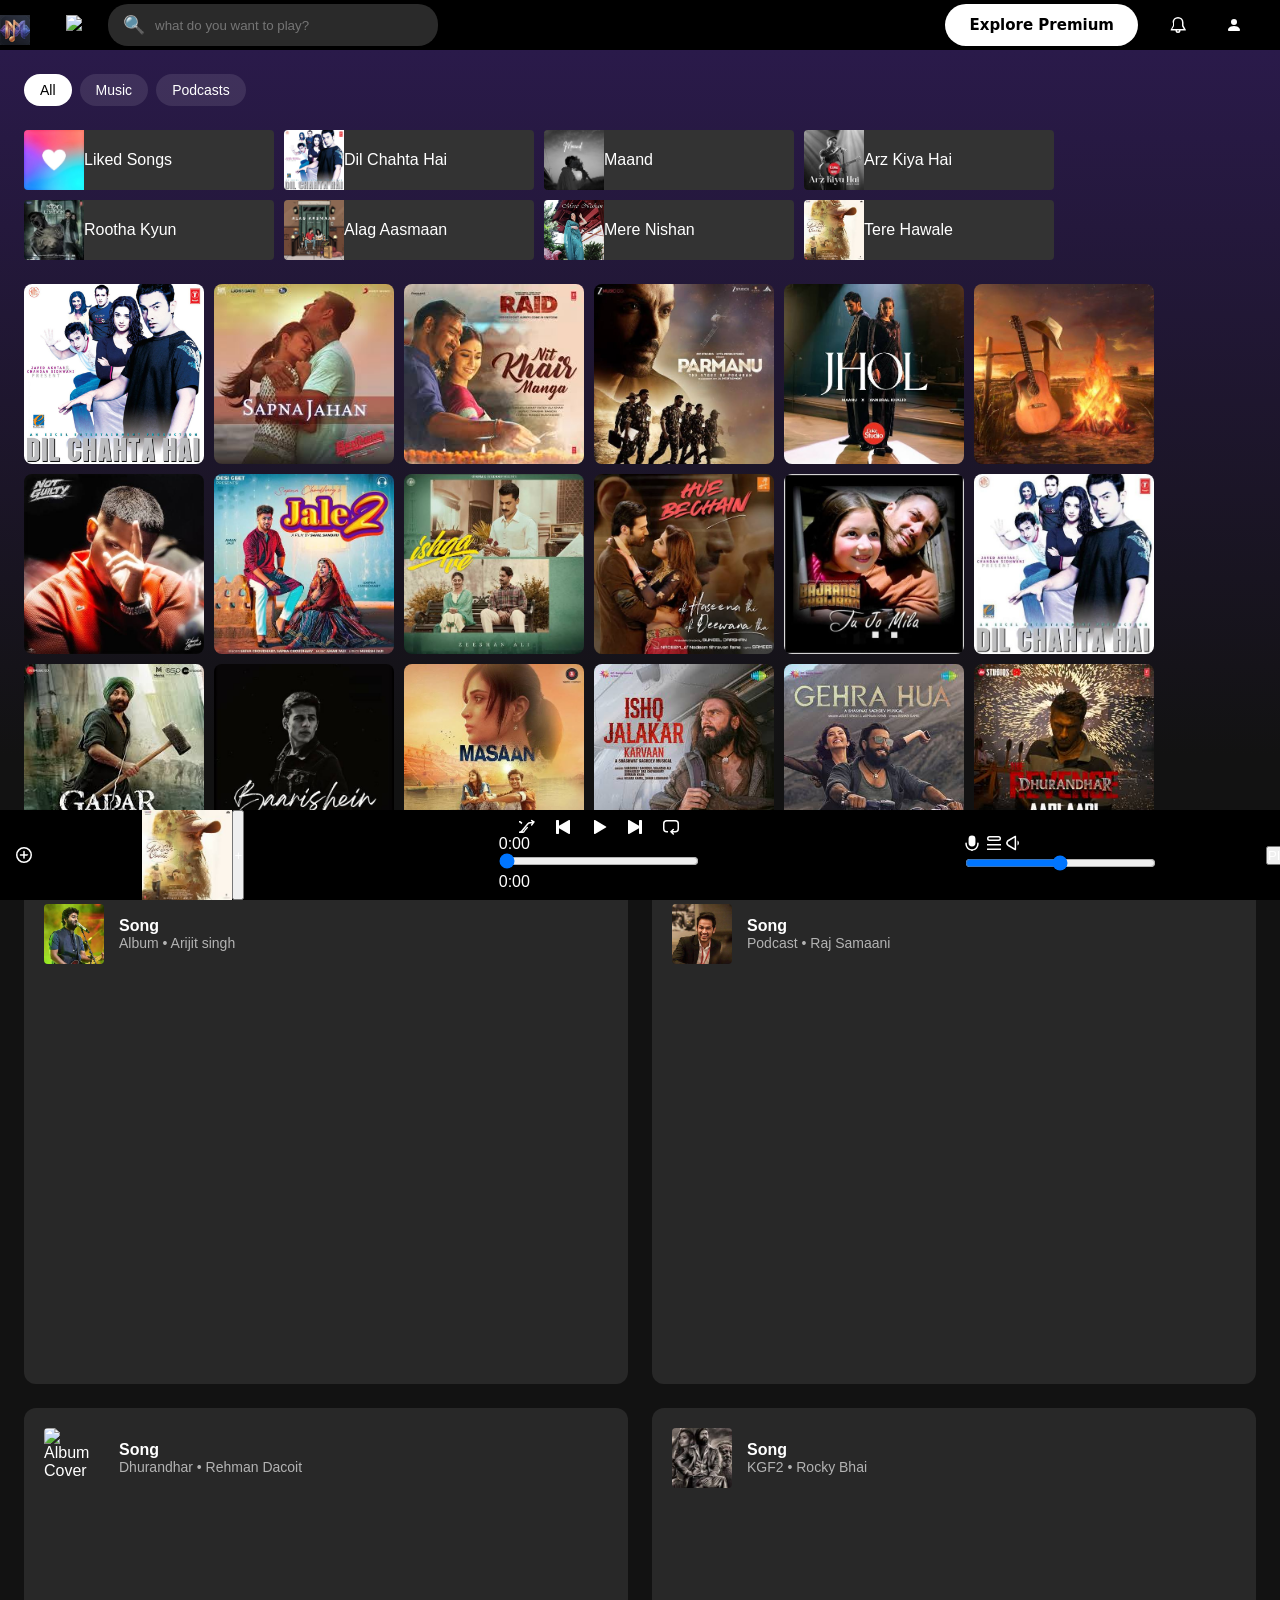
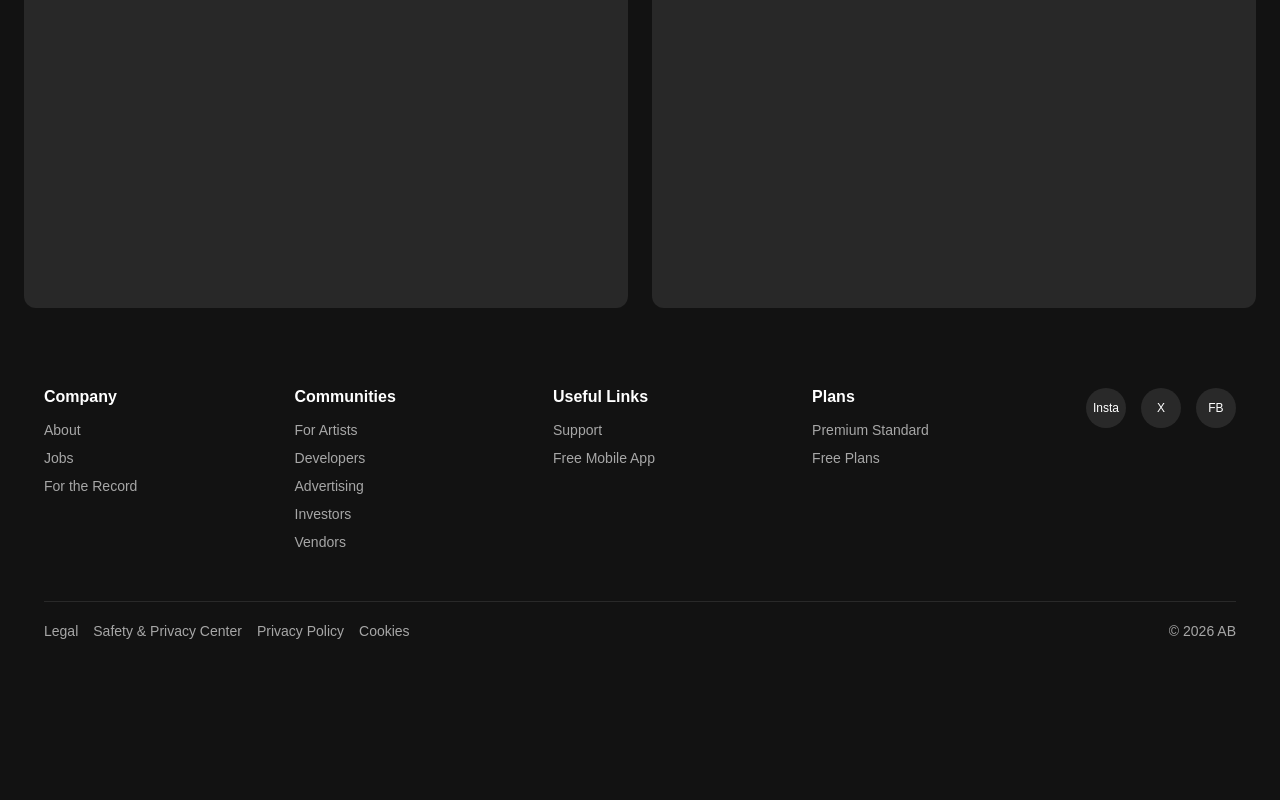
==== index.html @ e522935b "made mute button functional" ====
<!DOCTYPE html>
<html lang="en">
<head>
    <meta charset="UTF-8">
    <meta name="viewport" content="width=device-width, initial-scale=1.0">
    <title>Document</title>
    <link rel="stylesheet" href="home-page.css">
</head>
<body>
    <div id="navbar">
        <img id="logo" src="./songs/Melo-logo.png" height="30px">
        <a id="home" href="index.html"><img src="https://i.pinimg.com/736x/4a/24/14/4a2414e8d912d269ddb8a55b3de2c00b.jpg" height="30px"></a>
        <div class="search-container">
            <span class="search-icon">🔍</span>
            <input id="searchBar" type="text" placeholder="what do you want to play?" spellcheck="false">
            <div id="searchStatus" style="display: none; color:#fa5858; font-size: 14px; margin-top: 5px; text-align: left;"></div>
        </div>
        
        <div class="right-section">
            <button id="premium-button" href="prem.html">Explore Premium</button>
            <button class="icon-button" aria-label="What's New">
                <svg viewBox="0 0 16 16" width="16" height="16" fill="currentColor">
                    <path d="M8 1.5a4 4 0 0 0-4 4v3.27a.75.75 0 0 1-.1.373L2.255 12h11.49L12.1 9.142a.75.75 0 0 1-.1-.374V5.5a4 4 0 0 0-4-4zm-5.5 4a5.5 5.5 0 0 1 11 0v3.067l2.193 3.809a.75.75 0 0 1-.65 1.124H10.5a2.5 2.5 0 0 1-5 0H1.457a.75.75 0 0 1-.65-1.124L3 8.569V5.5zm4.5 8a1 1 0 1 0 2 0H7z"></path>
                </svg>
            </button>
            <!-- Profile Icon Button -->
            <button class="icon-button" aria-label="User Profile" onclick="toggleMenu()">
                <svg viewBox="0 0 16 16" width="16" height="16" fill="currentColor">
                    <path d="M3 14s-1 0-1-1 1-4 6-4 6 3 6 4-1 1-1 1H3Zm5-6a3 3 0 1 0 0-6 3 3 0 0 0 0 6Z"></path>
                </svg>
            </button>
            <div class="profile-dropdown" id="profileMenu">
                <ul class="dropdown-links">
                    <li><a href="#">Account<span class="icon">↗</span></a></li>
                    <li><a href="profile.html">Profile</a></li>
                    <li><a href="#">Recents</a></li>
                    <li><a href="#">Upgrade to Premium<span class="icon">↗</span></a></li>
                    <li><a href="#">Support<span class="icon">↗</span></a></li>
                    <li><a href="#">Download<span class="icon">↗</span></a></li>
                    <li><a href="#">Settings</a></li>
                    <li class="logout-link"><a href="#">Log Out</a></li>
                </ul>
        
                <div class="updates-section">
                    <h3>Your Updates</h3>
                    <div class="updates-msg">
                        <span class="tick-mark">✓</span>
                        <h4>You're all caught up</h4>
                        <p>Watch this space for news on your followers,playlists,events and more.</p>
                    </div>
                </div>
            </div>
        </div>
    </div>
    
    <footer class="player-bar">
        <!-- left section -->
        <svg viewBox="0 0 16 16" width="16" height="16" fill="currentColor">
            <path d="M8 1.5a6.5 6.5 0 1 0 0 13 6.5 6.5 0 0 0 0-13zM0 8a8 8 0 1 1 16 0A8 8 0 0 1 0 8z"></path>
            <path d="M11.75 8a.75.75 0 0 1-.75.75H8.75V11a.75.75 0 0 1-1.5 0V8.75H4.5a.75.75 0 0 1 0-1.5h2.75V4.5a.75.75 0 0 1 1.5 0v2.75h2.75a.75.75 0 0 1 .75.75z"></path>
        </svg>
        <div class="playing-info">
            <img id="masterCover" src="./songs/Tere-Hawale.png" alt="Album Cover">
            <!-- <div class="track-details">
                <span class="track-name"> Tere-Hawale..</span>
                <span class="artist-name">Arijit-singh..</span>
            </div> -->
            <button class="add-button">+</button>
        </div>
        <!-- center section -->
        <div class="player-controls">
            <div class="control-buttons">
                <!-- svg code for controls -->
                <!-- shuffle -->
                <svg viewBox="0 0 16 16" width="16" height="16" fill="currentColor">
                    <path d="M13.151.922a.75.75 0 1 0-1.06 1.06L13.109 3H11.16a3.75 3.75 0 0 0-2.873 1.34l-6.173 7.356A2.25 2.25 0 0 1 .39 12.5H0V14h.391a3.75 3.75 0 0 0 2.873-1.34l6.173-7.356a2.25 2.25 0 0 1 1.724-.804h1.947l-1.017 1.018a.75.75 0 0 0 1.06 1.06L15.98 2.75 13.151.922zM.391 3.5H0V2h.391c1.109 0 2.16.59 2.757 1.571l.205.337-1.127 1.343-.2-.328A2.25 2.25 0 0 0 .39 3.5zM8.75 9.176a.75.75 0 1 0-1.144-.964l-2.005 2.387-.2.327A2.25 2.25 0 0 1 3.144 12.5H0V14h3.144c1.109 0 2.16-.59 2.757-1.571l.205-.337 2.644-3.147z"></path>
                </svg>
                <!-- previous -->
                <svg id="prevBtn" onclick="togglePrev()" viewBox="0 0 16 16" width="16" height="16" fill="currentColor" >
                    <path d="M3.3 1a.7.7 0 0 1 .7.7v5.15l9.95-5.744a.7.7 0 0 1 1.05.606v12.575a.7.7 0 0 1-1.05.607L4 9.149V14.3a.7.7 0 0 1-.7.7H1.7a.7.7 0 0 1-.7-.7V1.7a.7.7 0 0 1 .7-.7h1.6z"></path>
                </svg>
                <div id="playBtnWrapper" onclick="togglePlay()" style="cursor: pointer;">
    
                <!-- 1. Play Icon (Shuru me ye dikhega) -->
                <svg id="playIcon" viewBox="0 0 16 16" width="16" height="16" fill="currentColor">
                    <path d="M3 1.713a.7.7 0 0 1 1.05-.607l10.89 6.288a.7.7 0 0 1 0 1.212L4.05 14.894A.7.7 0 0 1 3 14.288V1.713z"></path>
                </svg>

                <!-- 2. Pause Icon (Shuru me ye chupa rahega -> display: none) -->
                <svg id="pauseIcon" style="display: none;" viewBox="0 0 16 16" width="16" height="16" fill="currentColor">
                    <path d="M2.7 1a.7.7 0 0 0-.7.7v12.6a.7.7 0 0 0 .7.7h2.6a.7.7 0 0 0 .7-.7V1.7a.7.7 0 0 0-.7-.7H2.7zm8 0a.7.7 0 0 0-.7.7v12.6a.7.7 0 0 0 .7.7h2.6a.7.7 0 0 0 .7-.7V1.7a.7.7 0 0 0-.7-.7h-2.6z"></path>
                </svg>
                </div>
                <!-- Next -->
                <svg id="nextBtn" onclick="toggleNext()" viewBox="0 0 16 16" width="16" height="16" fill="currentColor">
                    <path d="M12.7 1a.7.7 0 0 0-.7.7v5.15L2.05 1.107A.7.7 0 0 0 1 1.712v12.575a.7.7 0 0 0 1.05.607L12 9.149V14.3a.7.7 0 0 0 .7.7h1.6a.7.7 0 0 0 .7-.7V1.7a.7.7 0 0 0-.7-.7h-1.6z"></path>
                </svg>
                <!-- Repeat -->
                <svg id="loopBtn" onclick="toggleLoop()" viewBox="0 0 16 16" width="16" height="16" fill="currentColor">
                    <path d="M0 4.75A3.75 3.75 0 0 1 3.75 1h8.5A3.75 3.75 0 0 1 16 4.75v5a3.75 3.75 0 0 1-3.75 3.75H9.81l1.018 1.018a.75.75 0 1 1-1.06 1.06L6.939 12.75l2.829-2.828a.75.75 0 1 1 1.06 1.06L9.811 12h2.439a2.25 2.25 0 0 0 2.25-2.25v-5a2.25 2.25 0 0 0-2.25-2.25h-8.5A2.25 2.25 0 0 0 1.5 4.75v5A2.25 2.25 0 0 0 3.75 12H5v1.5H3.75A3.75 3.75 0 0 1 0 9.75v-5z"></path>
                </svg>
            </div>  
            <div class="playback-bar">
                <span id="currentTime" class="time-current">0:00</span>
                <input id="progressBar" type="range" class="progress-slider" min="0" max="100" value="0">
                <canvas id="waveVisualizer"></canvas>
                <span id="totalTime" class="time-total">0:00</span>
            </div>
        </div>
        <!-- right section -->
        <div class="extra-controls">
            <!-- svg code -->
             <!-- Lyrics -->
            <svg viewBox="0 0 16 16" width="16" height="16" fill="currentColor">
                <path d="M7 1.559a2.441 2.441 0 0 1 2.441 2.441v4a2.441 2.441 0 0 1-4.882 0v-4A2.441 2.441 0 0 1 7 1.559zM3.559 4A3.441 3.441 0 0 1 7 .559 3.441 3.441 0 0 1 10.441 4v4A3.441 3.441 0 0 1 7 11.441 3.441 3.441 0 0 1 3.559 8V4z"></path>
                <path d="M12.91 7.426a.75.75 0 0 1 .75.75v.824a6.66 6.66 0 0 1-5.91 6.613V17.5h2.5a.75.75 0 0 1 0 1.5h-6.5a.75.75 0 0 1 0-1.5h2.5v-1.887a6.66 6.66 0 0 1-5.91-6.613v-.824a.75.75 0 1 1 1.5 0v.824a5.16 5.16 0 0 0 10.32 0v-.824a.75.75 0 0 1 .75-.75z"></path>
            </svg>
            <!-- queue -->
            <svg viewBox="0 0 16 16" width="16" height="16" fill="currentColor">
                <path d="M15 15H1v-1.5h14V15zm0-4.5H1V9h14v1.5zm-14-7A2.5 2.5 0 0 1 3.5 1h9a2.5 2.5 0 0 1 0 5h-9A2.5 2.5 0 0 1 1 3.5zm2.5-1a1 1 0 0 0 0 2h9a1 1 0 1 0 0-2h-9z"></path>
            </svg>
            <!-- volume speaker -->
            <svg id="muteBtn" viewBox="0 0 16 16" width="16" height="16" fill="currentColor">
                <path d="M9.741.85a.75.75 0 0 1 .375.65v13a.75.75 0 0 1-1.125.65l-6.925-4a3.642 3.642 0 0 1-1.33-4.967 3.639 3.639 0 0 1 1.33-1.332l6.925-4a.75.75 0 0 1 .75 0zm-6.924 5.3a2.139 2.139 0 0 0 0 3.7l5.8 3.35V2.8l-5.8 3.35zm8.683 4.29V5.56a2.75 2.75 0 0 1 0 4.88z"></path>
            </svg>
            <input type="range" id="volumeSlider" class="volume-slider" min="0" max="100" value="50">
        </div>
        <!-- audio button -->
        <audio id="masterAudio">
            <source src=".\songs-mp3\Tere Hawaale (Full Video) Laal Singh Chaddha  Aamir,Kareena  Arijit,Shilpa  Pritam,Amitabh,Advait.mp3" type="audio/mpeg"> 
        </audio>

        <button id="masterPlayBtn" onclick="togglePlay()">Play</button>
    </footer>

    <main class="main-content">
        <div class="top-pills">
            <button class="pill active">All</button>
            <button class="pill">Music</button>
            <button class="pill">Podcasts</button>
        </div>

        <div class="bars">
            <div class="liked-songs">
                <img src="./songs/Liked-Songs.png" alt="liked songs">
                <span>Liked Songs</span>
            </div>
            <div class="song1" onclick="playSongFromCard(0)" style="cursor: pointer;">
                <img src="./songs/dil-chahta-hai.jpg" alt="Dil Chahta Hai">
                <span>Dil Chahta Hai</span>
            </div>
            <div class="song2" onclick="playSongFromCard(23)" style="cursor: pointer;">
                <img src="./songs/Maand.jpg" alt="Maand">
                <span>Maand</span>
            </div>
            <div class="song3" onclick="playSongFromCard(22)" style="cursor: pointer;">
                <img src="./songs/Arz-Kiya-Hai.png" alt="Arz Kiya Hai">
                <span>Arz Kiya Hai</span>
            </div>
            <div class="song4" onclick="playSongFromCard(21)" style="cursor: pointer;">
                <img src="./songs/Rootha-Kyun.png" alt="Rootha Kyun">
                <span>Rootha Kyun</span>
            </div>
            <div class="song5" onclick="playSongFromCard(20)" style="cursor: pointer;">
                <img src="./songs/Alag-Aasmaan.png" alt="Alag Aasmaan">
                <span>Alag Aasmaan</span>
            </div>
            <div class="song6" onclick="playSongFromCard(19)" style="cursor: pointer;">
                <img src="./songs/Mere-Nishan.png" alt="Mere Nishan">
                <span>Mere Nishan</span>
            </div>
            <div class="song7" onclick="playSongFromCard(1)" style="cursor: pointer;">
                <img src="./songs/Tere-Hawale.png" alt="Tere Hawale">
                <span>Tere Hawale</span>
            </div>

        </div>

        <div class="album-grid">
            <div class="song-card"
                 style="background-image: url(songs/dil-chahta-hai.jpg);"
                 data-song=""
                 data-name="Dil Chahta Hai"
                 style="cursor: pointer;"
                 onclick="playSongFromCard(0)">
            </div>
            <div class="song-card"
                 style="background-image: url(songs/Sapna-Jahan.png);"
                 data-song=""
                 data-name="Spana Jahan"
                 style="cursor:pointer;"
                 onclick="playSongFromCard(13)">
            </div>
            <div class="song-card"
                 style="background-image: url(songs/Nit-Khair.png);"
                 data-song=""
                 data-name="Nit Khair"
                 style="cursor:pointer;"
                 onclick="playSongFromCard(17)">
            </div>
            <div class="song-card"
                 style="background-image: url(songs/Jitni-Dafa.png);"
                 data-song=""
                 data-name="Jitni Dafa"
                 style]="cursor:pointer;"
                 onclick="playSongFromCard(7)">
            </div>
            <div class="song-card"
                 style="background-image: url(songs/Jhol.png);"
                 data-song=""
                 data-name="Jhol"
                 style="cursor:pointer;"
                 onclick="playSongFromCard(12)">
            </div>
            <div class="song-card"
                 style="background-image: url(songs/By-My-Side.png);"
                 data-song=""
                 data-name="By My Side"
                 style="cursor:pointer;"
                 onclick="playSongFromCard(24)">
            </div>
            <div class="song-card"
                 style="background-image: url(songs/Not-Guilty.png);"
                 data-song=""
                 data-name="Not Guilty"
                 style="cursor:pointer;"
                 onclick="playSongFromCard(11)">
            </div>
            <div class="song-card"
                 style="background-image: url(songs/Jale2.png);"
                 data-song=""
                 data-name="Jale 2"
                 style="cursor: pointer;"
                 onclick="playSongFromCard(26)">
            </div>
            <div class="song-card"
                 style="background-image: url(songs/Ishqa-Ve.png);"
                 data-song=""
                 data-name="Ishqa Ve"
                 style="cursor:pointer;"
                 onclick="playSongFromCard(16)">
            </div>
            <div class="song-card"
                 style="background-image: url(songs/Hue-Bechain.png);"
                 data-song=""
                 data-name="Hue Bechain"
                 style="cursor: pointer;"
                 onclick="playSongFromCard(27)">
            </div>
            <div class="song-card"
                 style="background-image: url(songs/Tu-Jo-Mila.png);"
                 data-song=""
                 data-name="Tu Jo Mila"
                 style="cursor: pointer;"
                 onclick="playSongFromCard(9)">
            </div>
            <div class="song-card"
                 style="background-image: url(songs/Vo-Ladki-Hai-Kahan.png);"
                 data-song=""
                 data-name="Vo Ladki Hai Kahan"
                 style="cursor: pointer;"
                 onclick="playSongFromCard(2)">
            </div>
            <div class="song-card"
                 style="background-image: url(songs/Chal-Tere-Ishq-Me.png);"
                 data-song=""
                 data-name="Chal Tere Ishq Mein"
                 style="cursor: pointer;"
                 onclick="playSongFromCard(25)">
            </div>
            <div class="song-card"
                 style="background-image: url(songs/Baarishein.png);"
                 data-song=""
                 data-name="Baarishein"
                 style="cursor:pointer;"
                 onclick="playSongFromCard(15)">
            </div>
            <div class="song-card"
                 style="background-image: url(songs/Tuu-Kisi-Rail-Si.png);"
                 data-song=""
                 data-name="Tu Kisi Rail Si"
                 style="cursor: pointer;"
                 onclick="playSongFromCard(14)">
            </div>
            <div class="song-card"
                 style="background-image: url(songs/Ishq-Jalakar.png);"
                 data-song=""
                 data-name="Ishq Jalakar"
                 style="cursor: pointer;"
                 onclick="playSongFromCard(5)">
            </div>
            <div class="song-card"
                 style="background-image: url(songs/Gehra-Hua.png);"
                 data-song=""
                 data-name="Gehra Hua"
                 style="cursor: pointer;"
                 onclick="playSongFromCard(8)">
            </div>
            <div class="song-card"
                 style="background-image: url(songs/Aari-Aari.png);"
                 data-song=""
                 data-name="Aari Aari"
                 style="cursor: pointer;"
                 onclick="playSongFromCard(10)">
            </div>
        </div>

        <div class="video-card-container">
            <div class="video-card">
                <video class="bg-video" autoplay loop muted playsinline>
                    <source src="videos/Arijit-Singh.mp4" type="video/mp4">
                </video>

                <div class="album-details">
                    <img src="songs/Arijit.png" alt="Album Cover" class="small-cover">
                    <div class="info-text">
                        <h4>Song</h4>
                        <p>Album &bull; Arijit singh</p>
                    </div>
                </div>
            </div>
            <div class="video-card">
                <video class="bg-video" autoplay loop muted playsinline>
                    <source src="videos/Raj-Shamani.mp4" type="video/mp4">
                </video>

                <div class="album-details">
                    <img src="songs/Raj-Samaani.png" alt="Album Cover" class="small-cover">
                    <div class="info-text">
                        <h4>Song</h4>
                        <p>Podcast &bull; Raj Samaani</p>
                    </div>
                </div>
            </div>
            <div class="video-card">
                <video class="bg-video" autoplay loop muted playsinline>
                    <source src="videos/Rehman-Dacoit.mp4" type="video/mp4">
                </video>

                <div class="album-details">
                    <img src="songs/Dhurandhar.png" alt="Album Cover" class="small-cover">
                    <div class="info-text">
                        <h4>Song</h4>
                        <p>Dhurandhar &bull; Rehman Dacoit</p>
                    </div>
                </div>
            </div>
            <div class="video-card">
                <video class="bg-video last-card" autoplay loop muted playsinline>
                    <source src="videos/KGF-Chapter2.mp4" type="video/mp4">
                </video>

                <div class="album-details">
                    <img src="songs/KGF2.png" alt="Album Cover" class="small-cover">
                    <div class="info-text">
                        <h4>Song</h4>
                        <p>KGF2 &bull; Rocky Bhai</p>
                    </div>
                </div>
            </div>

        </div>

        <footer class="app-footer">
            <div class="footer-top">
                <div class="footer-links">
                    <h4>Company</h4>
                    <ul>
                        <li><a href="#">About</a></li>
                        <li><a href="#">Jobs</a></li>
                        <li><a href="#">For the Record</a></li>
                    </ul>
                </div>
                <div class="footer-links">
                    <h4>Communities</h4>
                    <ul>
                        <li><a href="#">For Artists</a></li>
                        <li><a href="#">Developers</a></li>
                        <li><a href="#">Advertising</a></li>
                        <li><a href="#">Investors</a></li>
                        <li><a href="#">Vendors</a></li>
                    </ul>
                </div>
                <div class="footer-links">
                    <h4>Useful Links</h4>
                    <ul>
                        <li><a href="#">Support</a></li>
                        <li><a href="#">Free Mobile App</a></li>
                    </ul>
                </div>
                <div class="footer-links">
                    <h4>Plans</h4>
                    <ul>
                        <li><a href="#">Premium Standard</a></li>
                        <li><a href="#">Free Plans</a></li>
                    </ul>
                </div>
                <div class="social-icons">
                    <div class="icon-circle">Insta</div>
                    <div class="icon-circle">X</div>
                    <div class="icon-circle">FB</div>
                </div>
            </div>
            <hr class="footer-divider">
            <div class="footer-bottom">
                <ul class="legal-links">
                    <li><a href="#">Legal</a></li>
                    <li><a href="#">Safety & Privacy Center</a></li>
                    <li><a href="#">Privacy Policy</a></li>
                    <li><a href="#">Cookies</a></li>
                </ul>
                <span class="copyright">© 2026  AB</span>
            </div>
        </footer>
    </main>
    <script src="script.js"></script>
</body>
</html>
---- home-page.css ----
*{
    padding:0px;
    margin:0px;
    color:white;
}

#navbar{
    display: flex;
    height:50px;
    background-color:black;
    align-items: center;
    gap:16px;
}

#logo{
    padding-top:10px;
}
#home{
    padding-left:20px;
}

.search-container{
    margin-left: 10px;
    display:flex;
    align-items:center;
    background-color: #2a2a2a;
    padding:10px 15px;
    border-radius:20px;
    width:300px;       
}

.search-icon{
    margin-right:10px;
    color:#b3b3b3;
    font-size: 18px;
}

#search{
    font-style: italic;
}

input{
    background: transparent;
    border:none;
    color:white;
    width:100%;
    outline:none;

}

.right-section{
    margin-left:auto;
    margin-right:30px;
    display: flex;
    align-items: center;
    gap:24px;
}
#premium-button{
    background-color: #ffffff;
    color:#000000;
    font-family: system-ui, -apple-system, BlinkMacSystemFont, 'Segoe UI', Roboto, Oxygen, Ubuntu, Cantarell, 'Open Sans', 'Helvetica Neue', sans-serif;
    font-size:15px;
    font-weight: 700;
    padding: 12px 24px;
    border:none;
    border-radius:50px;
    cursor:pointer;
    transition: transform 0.2s ease,background-color 0.2s ease;
}

#premium-button:hover{
    transform:scale(1.04);
    background-color: #f6f6f6;
}

.icon-button{
    background:transparent;
    border:none;
    color:#b3b3b3;
    cursor:pointer;
    padding:8px;
    border-radius: 50%;
    display: flex;
    justify-content: center;
    transition: color 0.2s ease,transform 0.2s ease;
}

.icon-button:hover{
    color:#ffffff;
    transform: scale(1.04);

}

.icon-button:active{
    background-color:rgba(255,255,255,0.1);
}

.player-bar{
    position:fixed;
    bottom:0;
    left:0;
    width: 100%;
    z-index:1000;
    display:flex;
    justify-content: space-between;
    /* flex-wrap: wrap; */
    align-items:center;
    height:90px;
    background-color:#000000;
    padding:0 16px;
    color:white;
    
}

.playing-info{
    height:90px;
    width:90px;
    display:flex;
    flex-wrap: warp;
}
.player-controls{
    display:flex;
    flex-direction: column;
    align-items: center;
    max-width:722px;
    width:40%;
}

.control-buttons{
    display: flex;
    justify-content: center;
    align-items: center;
    flex-direction: row;
    gap:20px;
    cursor:pointer;
}

#playBtnWrapper{
    display: flex;
    align-items: center;
    justify-content: center;
}

body{
    margin:0;
    background-color: #121212;
    font-family: -apple-system, BlinkMacSystemFont, "Segoe UI", Roboto, sans-serif;
}

.main-content{
    background:linear-gradient(to bottom,#2A1A4A 0%,#121212 30%);

    padding:24px 24px 120px 24px;
    min-height: 100vh;
    box-sizing:border-box;
}

.top-pills{
    display:flex;
    margin-bottom:24px;
    gap:8px;

}

.pill{
    background-color: rgba(255,255,255,0.1);
    border:none;
    border-radius:50px;
    color:#ffffff;
    padding:8px 16px;
    font-size:14px;
    font-weight:500;
    cursor:pointer;
    transition:background-color 0.2s ease;
}

.pill:hover{
    background-color: rgba(255,255,255,0.2);
}

.pill.active{
    background-color: #ffffff;
    color:#000000;
}

.bars{
    display:flex;
    margin-bottom:24px;
    gap:10px;
    flex-wrap: wrap;
}

.liked-songs{
    display: flex;
    align-items: center;
    background-color: #333;
    width:250px;
    height: 60px;
    border-radius: 4px;
    overflow: hidden;
    color: white;
    cursor: pointer;
    transition: transform 0.2s;
}
.liked-songs:hover{
    transform: scale(1.05);
}

.liked-songs img{
    width: 60px;
    height: 60px;
    object-fit: cover;
}
.song1{
    display: flex;
    align-items: center;
    background-color: #333;
    width:250px;
    height: 60px;
    border-radius: 4px;
    overflow: hidden;
    color: white;
    cursor: pointer;
    transition: transform 0.2s;
}
.song1:hover{
    transform: scale(1.05);
}

.song1 img{
    width: 60px;
    height: 60px;
    object-fit: cover;
}
.song2{
    display: flex;
    align-items: center;
    background-color: #333;
    width:250px;
    height: 60px;
    border-radius: 4px;
    overflow: hidden;
    color: white;
    cursor: pointer;
    transition: transform 0.2s;
}
.song2:hover{
    transform: scale(1.05);
}

.song2 img{
    width: 60px;
    height: 60px;
    object-fit: cover;
}
.song3{
    display: flex;
    align-items: center;
    background-color: #333;
    width:250px;
    height: 60px;
    border-radius: 4px;
    overflow: hidden;
    color: white;
    cursor: pointer;
    transition: transform 0.2s;
}
.song3:hover{
    transform: scale(1.05);
}

.song3 img{
    width: 60px;
    height: 60px;
    object-fit: cover;
}
.song4{
    display: flex;
    align-items: center;
    background-color: #333;
    width:250px;
    height: 60px;
    border-radius: 4px;
    overflow: hidden;
    color: white;
    cursor: pointer;
    transition: transform 0.2s;
}
.song4:hover{
    transform: scale(1.05);
}

.song4 img{
    width: 60px;
    height: 60px;
    object-fit: cover;
}
.song5{
    display: flex;
    align-items: center;
    background-color: #333;
    width:250px;
    height: 60px;
    border-radius: 4px;
    overflow: hidden;
    color: white;
    cursor: pointer;
    transition: transform;
}
.song5:hover{
    transform: scale(1.05);
}

.song5 img{
    width: 60px;
    height: 60px;
    object-fit: cover;
}
.song6{
    display: flex;
    align-items: center;
    background-color: #333;
    width:250px;
    height: 60px;
    border-radius: 4px;
    overflow: hidden;
    color: white;
    cursor:pointer;
    transition: transform 0.2s;
}
.song6:hover{
    transform: scale(1.05);
}
.song6 img{
    width: 60px;
    height: 60px;
    object-fit: cover;
}
.song7{
    display: flex;
    align-items: center;
    background-color: #333;
    width:250px;
    height: 60px;
    border-radius: 4px;
    overflow: hidden;
    color: white;
    cursor: pointer;
    transition: transform 0.2s;
}
.song7:hover{
    transform: scale(1.05);
}

.song7 img{
    width: 60px;
    height: 60px;
    object-fit: cover;
}
/* Main cards songs ke */
.album-grid{
    display:flex;
    margin-bottom:20px;
    gap:10px;
    flex-wrap: wrap;
}
.song-card{
    width: 180px;
    height: 180px;
    background-size: cover;
    background-position: center;
    border-radius: 8px;
    cursor: pointer;
    transition: transform 0.2s;
}

.song-card:hover{
    transform: scale(1.05);
}

.app-footer{
    padding:40px 20px;
    background-color: #121212;
    color:white;
    font-family: Arial, Helvetica, sans-serif;
}

.footer-top{
    display: flex;
    justify-content: space-between;
    flex-wrap: wrap;
    margin-bottom: 40px;
}

.footer-links{
    margin-right:20px;
}

.footer-links h4{
    font-size:16px;
    margin-bottom: 15px;
    font-weight: bold;
}

.footer-links ul,.legal-links{
    list-style: none;
    padding: 0;
    margin: 0;
}

.footer-links li{
    margin-bottom:10px;
}

.footer-links a,.legal-links a{
    color:#a7a7a7;
    text-decoration: none;
    font-size: 14px;
    transition: color 0.3s ease;
}

.footer-links a:hover,.legal-links a:hover{
    color:white;
}

.social-icons{
    display: flex;
    gap:15px;
}

.icon-circle{
    width: 40px;
    height: 40px;
    background-color: #292929;
    border-radius: 50%;
    display: flex;
    justify-content: center;
    align-items: center;
    cursor: pointer;
    font-size: 12px;
}

.icon-circle:hover{
    background-color: #727272;
}

.footer-divider{
    border: none;
    border-top: 1px solid #292929;
    margin-bottom: 20px;
}

.footer-bottom{
    display: flex;
    justify-content: space-between;
    align-items: center;
}

.legal-links{
    display: flex;
    gap:15px;
    flex-wrap: wrap;
}

.copyright{
    color:#a7a7a7;
    font-size:14px;
}

.video-card-container{
    display: flex;
    flex-wrap: wrap;
    gap:24px;
    margin-top:40px;
    margin-bottom:40px;
}

.video-card{
    position:relative;
    width:calc(50% - 12px);
    height:500px;
    border-radius: 12px;
    overflow: hidden;
    background-color: #282828;
    cursor:pointer;
    transition: transform 0.2s;

}

.video-card:hover{
    transform: scale(1.05);
}

.bg-video{
    width:100%;
    height:100%;
    object-fit: cover;
    position: absolute;
    top:0;
    left:0;
    z-index: 1;
}

.last-card{
    object-position:50% 20%;
}

.album-details{
    position:absolute;
    top: 20px;
    left: 20px;
    z-index:2;
    display: flex;
    align-items: center;
    gap:15px;
    color:white;
}

.small-cover{
    width:60px;
    height: 60px;
    border-radius: 4px;
    object-fit: cover;
    flex-shrink: 0;
}

.info-text h2{
    margin:0 0 5px 0;
    font-size: 24px;
    font-weight: bold;
}

.info-text p{
    margin:0;
    font-size: 14px;
    color:#b3b3b3;
}

.profile-dropdown{
    position:absolute;
    top:60px;
    right: 30px;
    width:320px;
    background-color: #282828;
    box-shadow: 0 8px 24px rgba(0,0,0,0.5);
    border-radius: 6px;
    display: none;
    z-index: 100;
    color:white;
    font-family: Arial, Helvetica, sans-serif;
}

.dropdown-links{
    list-style: none;
    padding:5px 0;
    margin:0;
}

.dropdown-links li a{
    display: flex;
    justify-content: space-between;
    padding:12px 20px;
    color:#e5e5e5;
    text-decoration: none;
    font-size: 14px;
    font-weight: 500;
}

.dropdown-links li a:hover{
    background-color: #3e3e3e;
    color:white;
}

.logout-link{
    border-bottom: 1px solid #3e3e3e;
    padding-bottom:5px;
    margin-bottom:5px;
}

.updates-section{
    padding:15px 20px 25px 20px;
}

.updates-section h3{
    font-size: 16px;
    margin-top:0;
    margin-bottom:20px;
}

.updates-msg{
    text-align: center;
}

.tick-mark{
    font-size:30px;
    display:block;
    margin-bottom: 10px;
}

.updates-msg h4{
    margin:0 0 5px 0;
    font: size 15px;
}

.updates-msg p{
    margin:0;
    font-size:12px;
    color:#a7a7a7;
    line-height: 1.4;
}

/* wavy effect */
#waveVisualizer{
    width:100%;
    height:60px;
    position: absolute;
    z-index: -1;
    bottom: 80px;
    left: 0px;
}
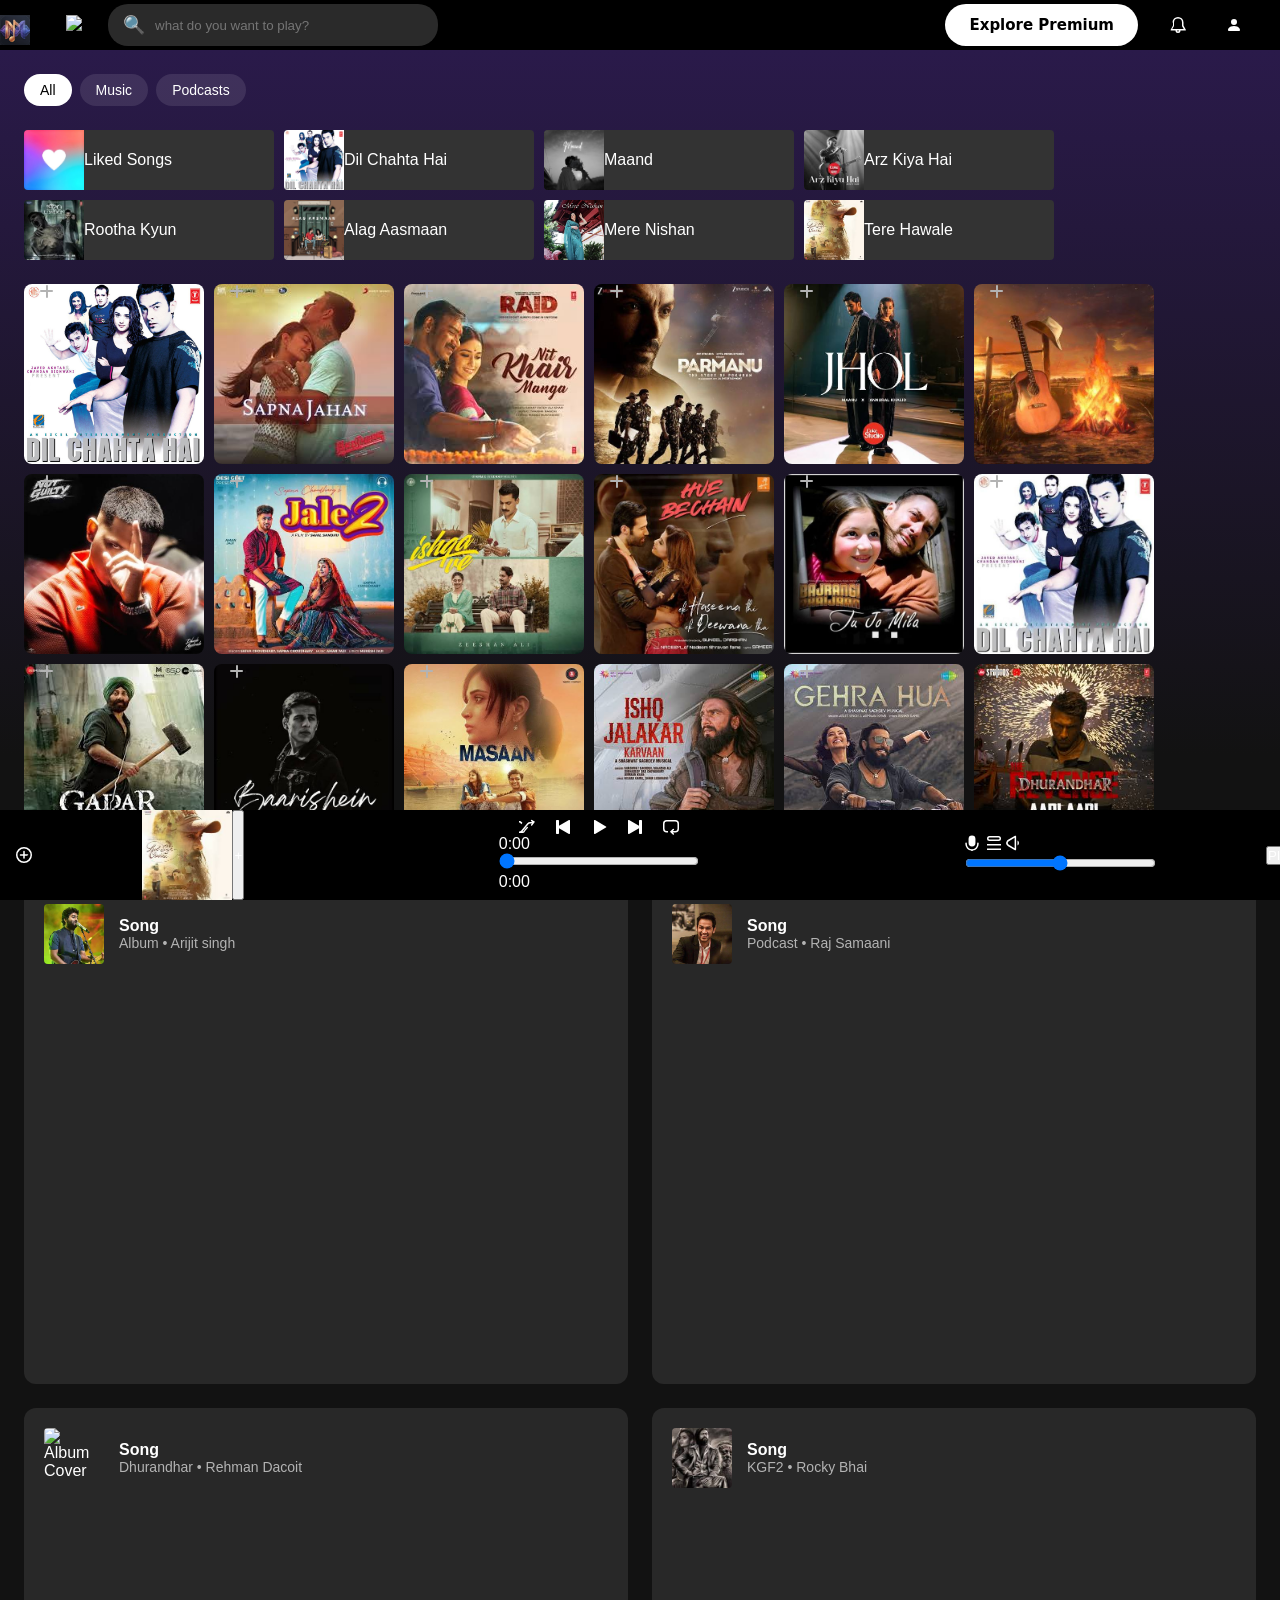
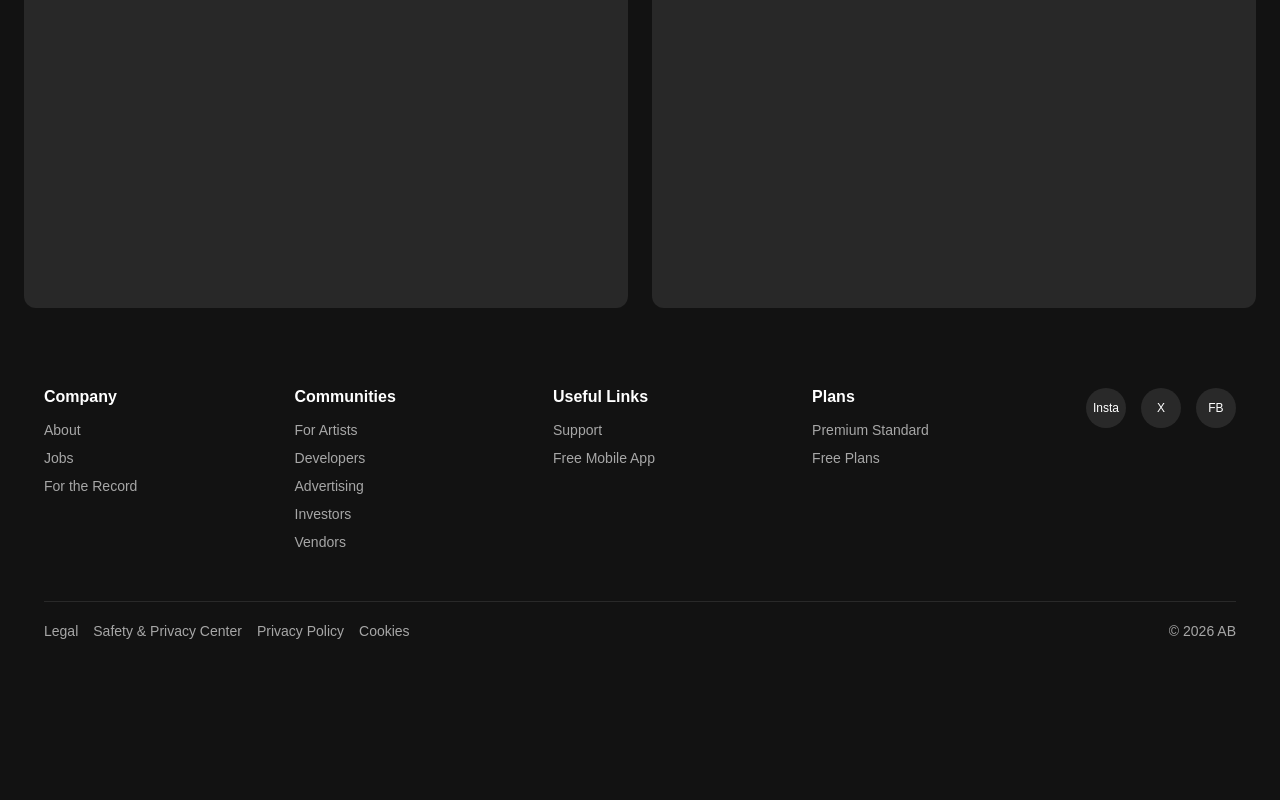
==== commit 9384c975: "made queue operational" ====
--- a/index.html
+++ b/index.html
@@ -5,6 +5,7 @@
     <meta name="viewport" content="width=device-width, initial-scale=1.0">
     <title>Document</title>
     <link rel="stylesheet" href="home-page.css">
+    <link rel="stylesheet" href="https://cdnjs.cloudflare.com/ajax/libs/font-awesome/6.5.1/css/all.min.css">
 </head>
 <body>
     <div id="navbar">
@@ -111,16 +112,16 @@
         <div class="extra-controls">
             <!-- svg code -->
              <!-- Lyrics -->
-            <svg viewBox="0 0 16 16" width="16" height="16" fill="currentColor">
+            <svg id="micBtn" class="control-icon" viewBox="0 0 16 16" width="16" height="16" fill="currentColor">
                 <path d="M7 1.559a2.441 2.441 0 0 1 2.441 2.441v4a2.441 2.441 0 0 1-4.882 0v-4A2.441 2.441 0 0 1 7 1.559zM3.559 4A3.441 3.441 0 0 1 7 .559 3.441 3.441 0 0 1 10.441 4v4A3.441 3.441 0 0 1 7 11.441 3.441 3.441 0 0 1 3.559 8V4z"></path>
                 <path d="M12.91 7.426a.75.75 0 0 1 .75.75v.824a6.66 6.66 0 0 1-5.91 6.613V17.5h2.5a.75.75 0 0 1 0 1.5h-6.5a.75.75 0 0 1 0-1.5h2.5v-1.887a6.66 6.66 0 0 1-5.91-6.613v-.824a.75.75 0 1 1 1.5 0v.824a5.16 5.16 0 0 0 10.32 0v-.824a.75.75 0 0 1 .75-.75z"></path>
             </svg>
             <!-- queue -->
-            <svg viewBox="0 0 16 16" width="16" height="16" fill="currentColor">
+            <svg id="queueBtn" class="control-icon" viewBox="0 0 16 16" width="16" height="16" fill="currentColor">
                 <path d="M15 15H1v-1.5h14V15zm0-4.5H1V9h14v1.5zm-14-7A2.5 2.5 0 0 1 3.5 1h9a2.5 2.5 0 0 1 0 5h-9A2.5 2.5 0 0 1 1 3.5zm2.5-1a1 1 0 0 0 0 2h9a1 1 0 1 0 0-2h-9z"></path>
             </svg>
             <!-- volume speaker -->
-            <svg id="muteBtn" viewBox="0 0 16 16" width="16" height="16" fill="currentColor">
+            <svg id="muteBtn" class="control-icon" viewBox="0 0 16 16" width="16" height="16" fill="currentColor">
                 <path d="M9.741.85a.75.75 0 0 1 .375.65v13a.75.75 0 0 1-1.125.65l-6.925-4a3.642 3.642 0 0 1-1.33-4.967 3.639 3.639 0 0 1 1.33-1.332l6.925-4a.75.75 0 0 1 .75 0zm-6.924 5.3a2.139 2.139 0 0 0 0 3.7l5.8 3.35V2.8l-5.8 3.35zm8.683 4.29V5.56a2.75 2.75 0 0 1 0 4.88z"></path>
             </svg>
             <input type="range" id="volumeSlider" class="volume-slider" min="0" max="100" value="50">
@@ -183,6 +184,7 @@
                  data-name="Dil Chahta Hai"
                  style="cursor: pointer;"
                  onclick="playSongFromCard(0)">
+                <i class="fa-solid fa-plus add-queue-btn" title="Add to Queue" onclick="addToQueue(0)" ></i>
             </div>
             <div class="song-card"
                  style="background-image: url(songs/Sapna-Jahan.png);"
@@ -190,6 +192,7 @@
                  data-name="Spana Jahan"
                  style="cursor:pointer;"
                  onclick="playSongFromCard(13)">
+                 <i class="fa-solid fa-plus add-queue-btn" title="Add to Queue" onclick="addToQueue(13)" ></i>
             </div>
             <div class="song-card"
                  style="background-image: url(songs/Nit-Khair.png);"
@@ -197,6 +200,7 @@
                  data-name="Nit Khair"
                  style="cursor:pointer;"
                  onclick="playSongFromCard(17)">
+                 <i class="fa-solid fa-plus add-queue-btn" title="Add to Queue" onclick="addToQueue(17)" ></i>
             </div>
             <div class="song-card"
                  style="background-image: url(songs/Jitni-Dafa.png);"
@@ -204,6 +208,7 @@
                  data-name="Jitni Dafa"
                  style]="cursor:pointer;"
                  onclick="playSongFromCard(7)">
+                 <i class="fa-solid fa-plus add-queue-btn" title="Add to Queue" onclick="addToQueue(7)" ></i>
             </div>
             <div class="song-card"
                  style="background-image: url(songs/Jhol.png);"
@@ -211,6 +216,7 @@
                  data-name="Jhol"
                  style="cursor:pointer;"
                  onclick="playSongFromCard(12)">
+                 <i class="fa-solid fa-plus add-queue-btn" title="Add to Queue" onclick="addToQueue(12)" ></i>
             </div>
             <div class="song-card"
                  style="background-image: url(songs/By-My-Side.png);"
@@ -218,6 +224,7 @@
                  data-name="By My Side"
                  style="cursor:pointer;"
                  onclick="playSongFromCard(24)">
+                 <i class="fa-solid fa-plus add-queue-btn" title="Add to Queue" onclick="addToQueue(24)" ></i>
             </div>
             <div class="song-card"
                  style="background-image: url(songs/Not-Guilty.png);"
@@ -225,6 +232,7 @@
                  data-name="Not Guilty"
                  style="cursor:pointer;"
                  onclick="playSongFromCard(11)">
+                 <i class="fa-solid fa-plus add-queue-btn" title="Add to Queue" onclick="addToQueue(11)" ></i>
             </div>
             <div class="song-card"
                  style="background-image: url(songs/Jale2.png);"
@@ -232,6 +240,7 @@
                  data-name="Jale 2"
                  style="cursor: pointer;"
                  onclick="playSongFromCard(26)">
+                 <i class="fa-solid fa-plus add-queue-btn" title="Add to Queue" onclick="addToQueue(26)" ></i>
             </div>
             <div class="song-card"
                  style="background-image: url(songs/Ishqa-Ve.png);"
@@ -239,6 +248,7 @@
                  data-name="Ishqa Ve"
                  style="cursor:pointer;"
                  onclick="playSongFromCard(16)">
+                 <i class="fa-solid fa-plus add-queue-btn" title="Add to Queue" onclick="addToQueue(16)" ></i>
             </div>
             <div class="song-card"
                  style="background-image: url(songs/Hue-Bechain.png);"
@@ -246,6 +256,7 @@
                  data-name="Hue Bechain"
                  style="cursor: pointer;"
                  onclick="playSongFromCard(27)">
+                 <i class="fa-solid fa-plus add-queue-btn" title="Add to Queue" onclick="addToQueue(27)" ></i>
             </div>
             <div class="song-card"
                  style="background-image: url(songs/Tu-Jo-Mila.png);"
@@ -253,6 +264,7 @@
                  data-name="Tu Jo Mila"
                  style="cursor: pointer;"
                  onclick="playSongFromCard(9)">
+                 <i class="fa-solid fa-plus add-queue-btn" title="Add to Queue" onclick="addToQueue(9)" ></i>
             </div>
             <div class="song-card"
                  style="background-image: url(songs/Vo-Ladki-Hai-Kahan.png);"
@@ -260,6 +272,7 @@
                  data-name="Vo Ladki Hai Kahan"
                  style="cursor: pointer;"
                  onclick="playSongFromCard(2)">
+                 <i class="fa-solid fa-plus add-queue-btn" title="Add to Queue" onclick="addToQueue(2)" ></i>
             </div>
             <div class="song-card"
                  style="background-image: url(songs/Chal-Tere-Ishq-Me.png);"
@@ -267,6 +280,7 @@
                  data-name="Chal Tere Ishq Mein"
                  style="cursor: pointer;"
                  onclick="playSongFromCard(25)">
+                 <i class="fa-solid fa-plus add-queue-btn" title="Add to Queue" onclick="addToQueue(25)" ></i>
             </div>
             <div class="song-card"
                  style="background-image: url(songs/Baarishein.png);"
@@ -274,6 +288,7 @@
                  data-name="Baarishein"
                  style="cursor:pointer;"
                  onclick="playSongFromCard(15)">
+                 <i class="fa-solid fa-plus add-queue-btn" title="Add to Queue" onclick="addToQueue(15)" ></i>
             </div>
             <div class="song-card"
                  style="background-image: url(songs/Tuu-Kisi-Rail-Si.png);"
@@ -281,6 +296,7 @@
                  data-name="Tu Kisi Rail Si"
                  style="cursor: pointer;"
                  onclick="playSongFromCard(14)">
+                 <i class="fa-solid fa-plus add-queue-btn" title="Add to Queue" onclick="addToQueue(14)" ></i>
             </div>
             <div class="song-card"
                  style="background-image: url(songs/Ishq-Jalakar.png);"
@@ -288,6 +304,7 @@
                  data-name="Ishq Jalakar"
                  style="cursor: pointer;"
                  onclick="playSongFromCard(5)">
+                 <i class="fa-solid fa-plus add-queue-btn" title="Add to Queue" onclick="addToQueue(5)" ></i>
             </div>
             <div class="song-card"
                  style="background-image: url(songs/Gehra-Hua.png);"
@@ -295,6 +312,7 @@
                  data-name="Gehra Hua"
                  style="cursor: pointer;"
                  onclick="playSongFromCard(8)">
+                 <i class="fa-solid fa-plus add-queue-btn" title="Add to Queue" onclick="addToQueue(8)" ></i>
             </div>
             <div class="song-card"
                  style="background-image: url(songs/Aari-Aari.png);"
@@ -302,6 +320,7 @@
                  data-name="Aari Aari"
                  style="cursor: pointer;"
                  onclick="playSongFromCard(10)">
+                 <i class="fa-solid fa-plus add-queue-btn" title="Add to Queue" onclick="addToQueue(10)" ></i>
             </div>
         </div>
 
@@ -413,6 +432,18 @@
             </div>
         </footer>
     </main>
+    <div id="lyricsPanel" class="side-panel">
+        <h2>Lyrics</h2>
+        <div id="lyricsContent">
+            <p>Yha Lyrics show hongi</p>
+        </div>
+    </div>
+    
+    <div id="queuePanel" class="side-panel">
+        <h2>Up Next 🎵</h2>
+        <ul id="queueList">
+        </ul>
+    </div>
     <script src="script.js"></script>
 </body>
 </html>
--- a/home-page.css
+++ b/home-page.css
@@ -617,4 +617,66 @@
     z-index: -1;
     bottom: 80px;
     left: 0px;
+}
+
+.control-icon{
+    cursor: pointer;
+}
+
+.side-panel{
+    position: fixed;
+    top: 0;
+    right: -400px;
+    width: 200px;
+    height: 100vh;
+    background-color: #121212;
+    color:white;
+    padding:20px;
+    box-shadow: -5px 0 15px rgba(0,0,0,0.7);
+    transition: right 0.4s ease-in-out;
+    z-index: 1000;
+    overflow-y: auto;
+}
+
+.side-panel.show{
+    right:0;
+}
+
+#queueList{
+    list-style: none;
+    padding: 0;
+}
+
+#queueList li{
+    padding :15px 0;
+    border-bottom:1px solid #282828;
+    cursor: pointer;
+}
+
+#queueList li:hover{
+    color:#1db954;
+}
+
+.active-btn{
+    color:#1db954 !important;
+    transform: scale(1.1);
+    transition: 0.2s ease ;
+}
+
+#lyricsContent{
+    white-space: pre-line;
+    line-height: 1.6;
+    margin-top:20px;
+}
+
+.add-queue-btn{
+    color:#b3b3b3;
+    cursor:pointer;
+    margin-left:15px;
+    transition: 0.3s ease;
+}
+
+.add-queue-btn:hover{
+    color:#1db954;
+    transform:scale(1.2);
 }
